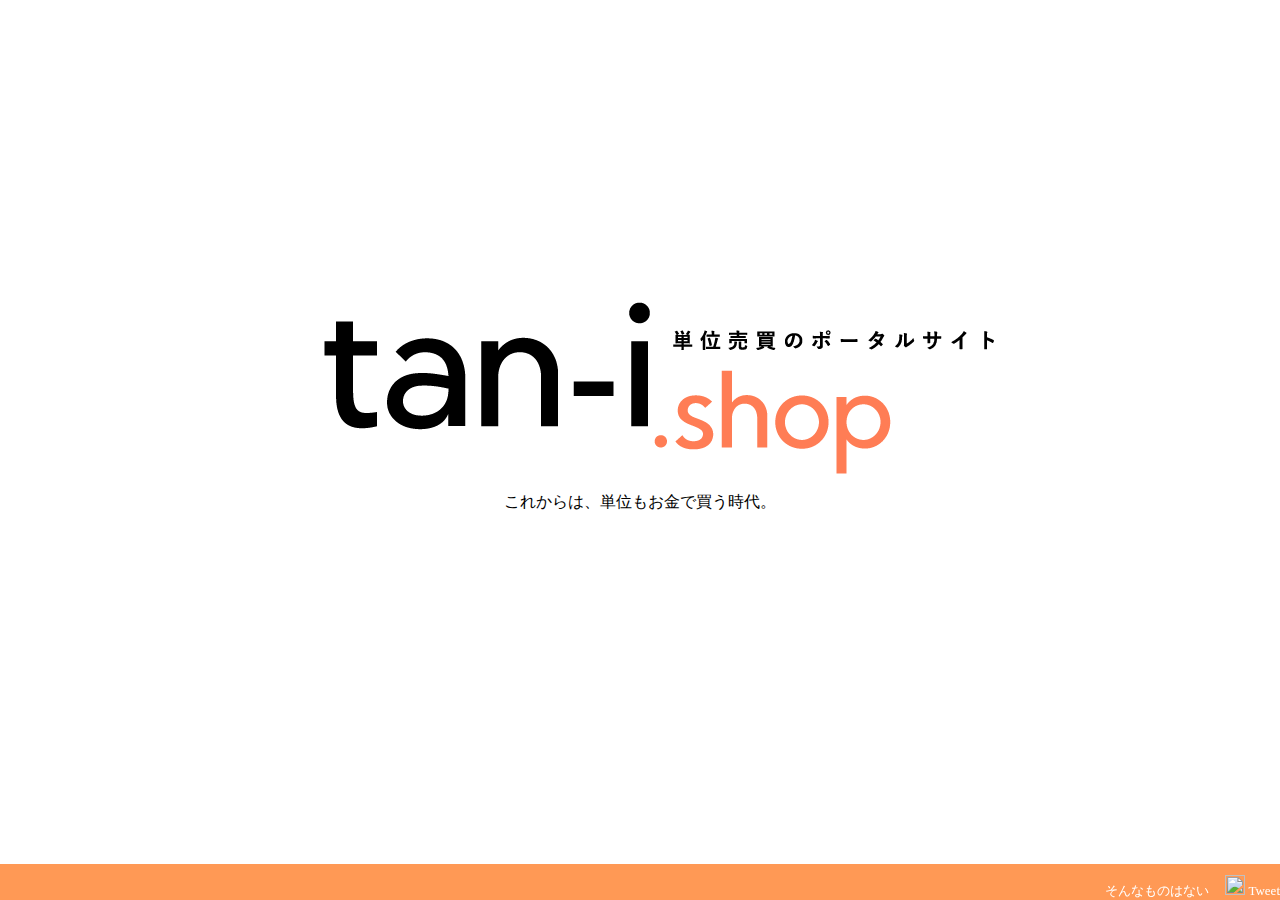
==== index.html @ 90bc8201 "modified color,position and your heart" ====
﻿<html>
	<head>
		<link rel="stylesheet" href="style.css">
		<title>単位売買のポータルサイト tan-i.shop</title>
		<script type="text/javascript" src="script.js"></script>
	</head>
	<body>
<script type="text/javascript" src="https://b.st-hatena.com/js/bookmark_button.js" charset="utf-8" async="async"></script>
		<div id="container">
			<div id="bigfonts"><img src="tan-i.shop.png" alt="単位売買のポータルサイト tan-i.shop"><br><br>これからは、単位もお金で買う時代。</div>
		</div>
		<div id="who_is_kyp">
そんなものはない　
<a href="http://b.hatena.ne.jp/entry/tan-i.shop/" class="hatena-bookmark-button" data-hatena-bookmark-title="単位売買のポータルサイト tan-i.shop" data-hatena-bookmark-layout="simple-balloon" title="このエントリーをはてなブックマークに追加"><img src="https://b.st-hatena.com/images/entry-button/button-only@2x.png" alt="このエントリーをはてなブックマークに追加" width="20" height="20" /></a>
<a href="https://twitter.com/share" class="twitter-share-button" data-url="http://tan-i.shop/" data-text="単位売買のポータルサイト" data-via="_kypu">Tweet</a> <script>!function(d,s,id){var js,fjs=d.getElementsByTagName(s)[0],p=/^http:/.test(d.location)?'http':'https';if(!d.getElementById(id)){js=d.createElement(s);js.id=id;js.src=p+'://platform.twitter.com/widgets.js';fjs.parentNode.insertBefore(js,fjs);}}(document, 'script', 'twitter-wjs');</script>
		</div>
<!-- このウェブページは メモ帳 で作成されました -->
	</body>
</html>
---- style.css ----
body{
	background-color:#ff9955;
	margin:0px;
	padding:0;
	text-align:center;
	font-family: "���C���I", "Meiryo", sans-serif;
}

a{
	color:#f40;
	text-decoration:none;
}

#container{
	background-color:#fff;
	width:100%;
	height:96%;
	position:relative;
}

#bigfonts{
	position:absolute;
	width:100%;
	top:35%;
	padding:0;
	border:0;

}

#bigfonts img{
	margin:0;
	padding:0;
	border:0;
}

#who_is_kyp{
	padding:0px;
	margin:0 auto;
	width:100%;
	color:#fff;
	position:fixed;
	bottom:0px;
	text-align:right;
	font-size:small;
	font-family:"�l�r�@�S�V�b�N","MS Gothic";
}

#who_is_kyp a{
	color:#fff;
	text-decoration:none;
}

#profile{
	height:95%;
	width:100%;
	position:relative;
}

#profile ul{
	width:60%;
	height:95%;
	background-color:#fff;
	float:right;
	margin:10px;
	padding:18px 12px 0px;
}

#profile li{
	text-align:left;
	margin:1em 0 0 5em;
	padding:8px 0;
}

#fish{
	float:left;
	height:95%;
	width:15%;
	position:relative;
}

#fish img{
	top:0;
	bottom:0;
	margin:auto;
	position:absolute;
}

#works ul{
	width: 30%;
	height: 95%;
	background-color: #fff;
	float:left;
}
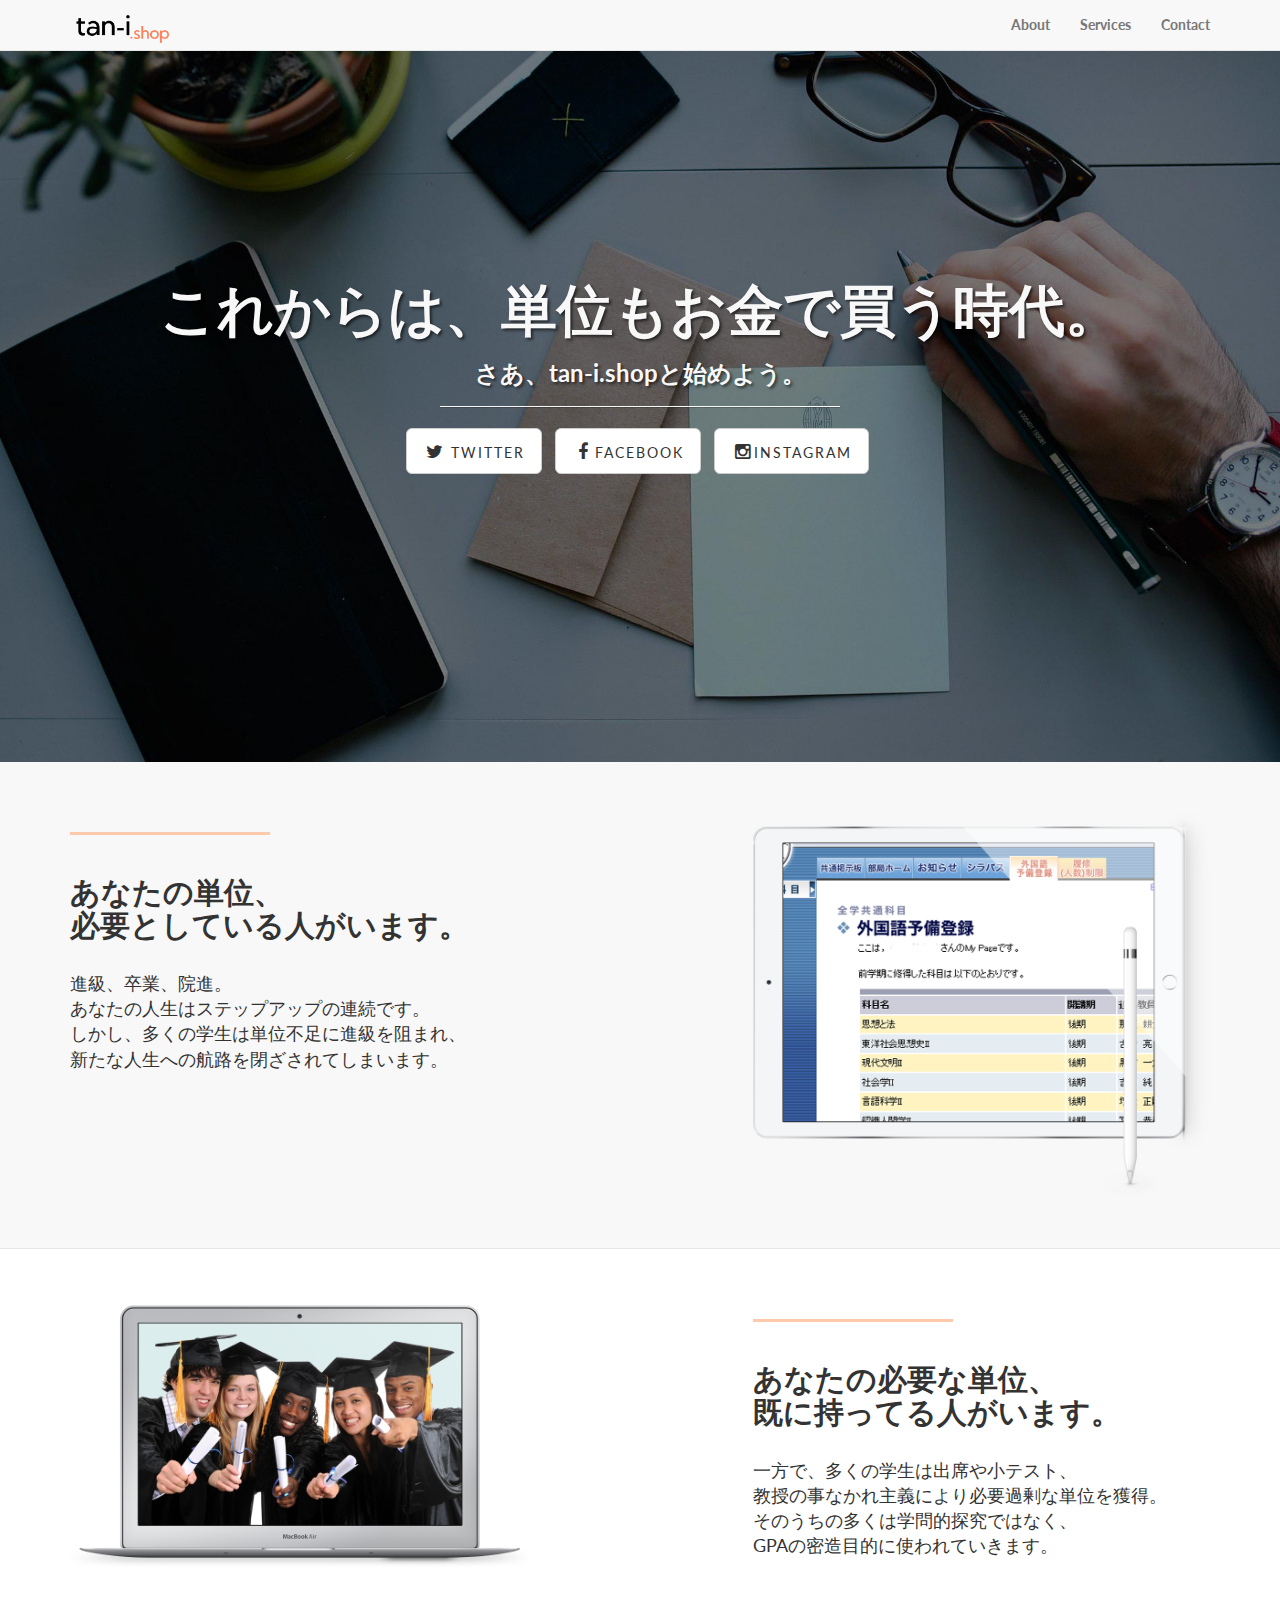
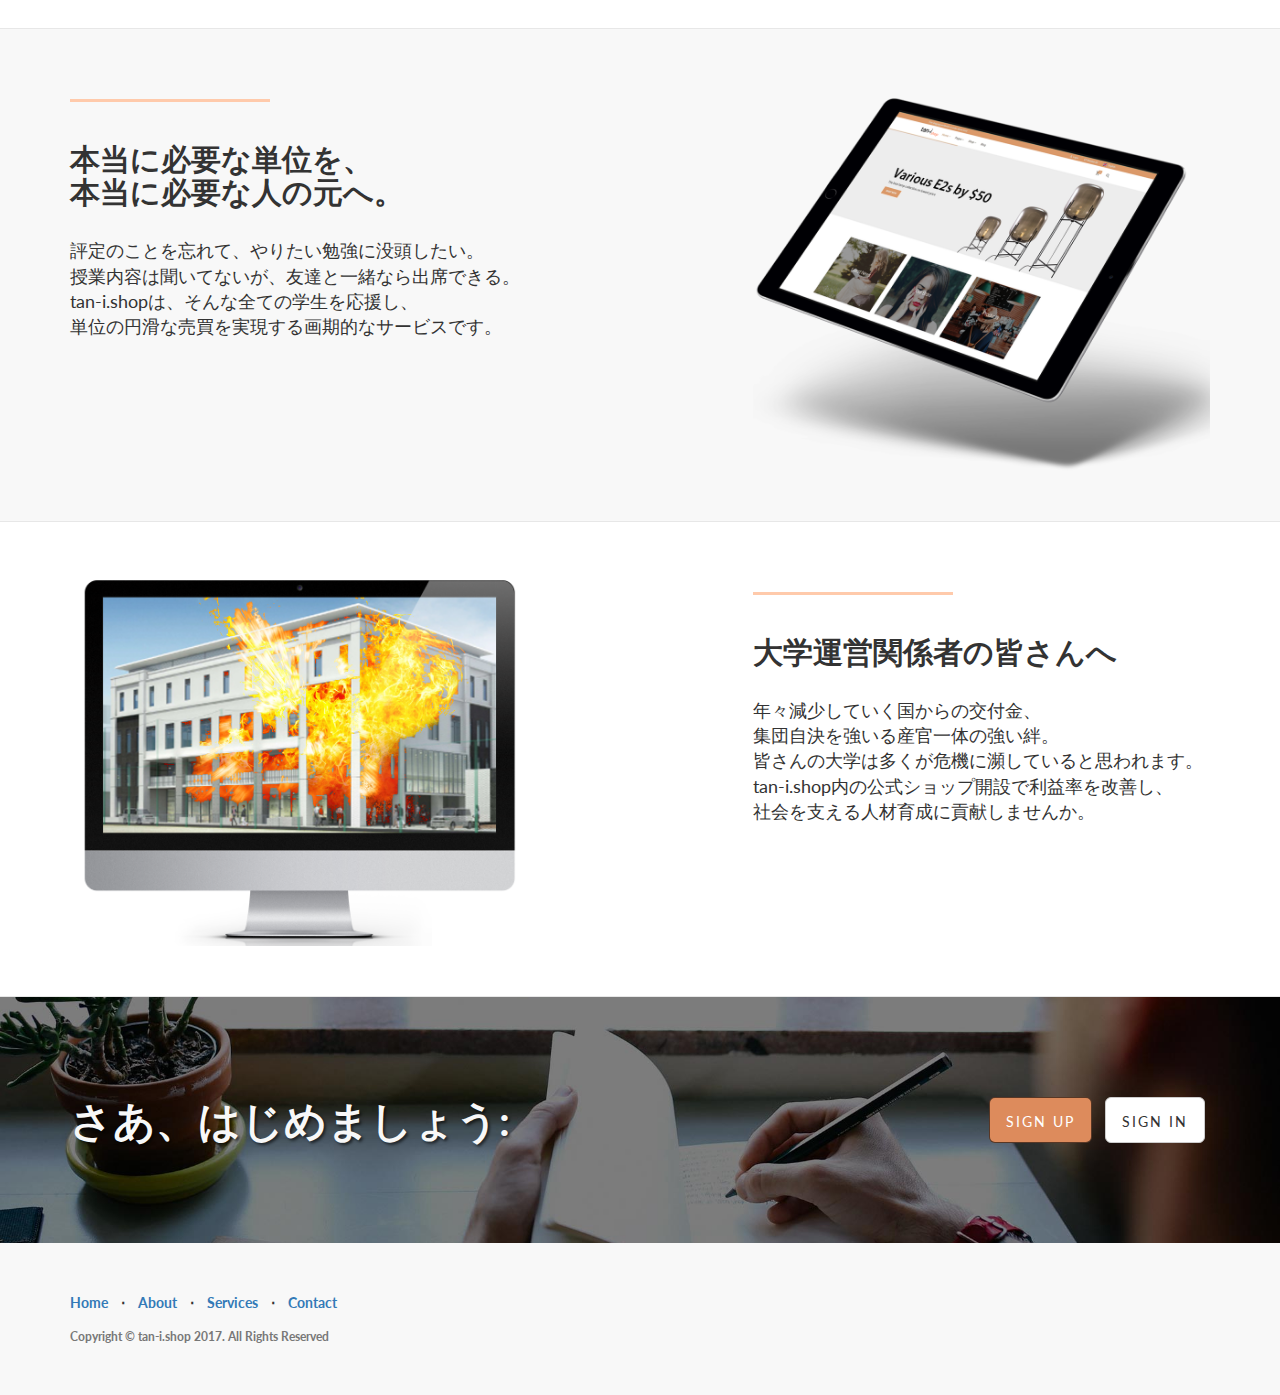
==== commit 8dc6a25c: "APRIL" ====
--- a/index.html
+++ b/index.html
@@ -1,19 +1,253 @@
-﻿<html>
-	<head>
-		<link rel="stylesheet" href="style.css">
-		<title>単位売買のポータルサイト tan-i.shop</title>
-		<script type="text/javascript" src="script.js"></script>
-	</head>
-	<body>
-<script type="text/javascript" src="https://b.st-hatena.com/js/bookmark_button.js" charset="utf-8" async="async"></script>
-		<div id="container">
-			<div id="bigfonts"><img src="tan-i.shop.png" alt="単位売買のポータルサイト tan-i.shop"><br><br>これからは、単位もお金で買う時代。</div>
-		</div>
-		<div id="who_is_kyp">
-そんなものはない　
-<a href="http://b.hatena.ne.jp/entry/tan-i.shop/" class="hatena-bookmark-button" data-hatena-bookmark-title="単位売買のポータルサイト tan-i.shop" data-hatena-bookmark-layout="simple-balloon" title="このエントリーをはてなブックマークに追加"><img src="https://b.st-hatena.com/images/entry-button/button-only@2x.png" alt="このエントリーをはてなブックマークに追加" width="20" height="20" /></a>
-<a href="https://twitter.com/share" class="twitter-share-button" data-url="http://tan-i.shop/" data-text="単位売買のポータルサイト" data-via="_kypu">Tweet</a> <script>!function(d,s,id){var js,fjs=d.getElementsByTagName(s)[0],p=/^http:/.test(d.location)?'http':'https';if(!d.getElementById(id)){js=d.createElement(s);js.id=id;js.src=p+'://platform.twitter.com/widgets.js';fjs.parentNode.insertBefore(js,fjs);}}(document, 'script', 'twitter-wjs');</script>
-		</div>
-<!-- このウェブページは メモ帳 で作成されました -->
-	</body>
-</html>+﻿<!DOCTYPE html>
+<html lang="en">
+
+<head>
+
+    <meta charset="utf-8">
+    <meta http-equiv="X-UA-Compatible" content="IE=edge">
+    <meta name="viewport" content="width=device-width, initial-scale=1">
+    <meta name="description" content="">
+    <meta name="author" content="">
+
+    <title>単位売買のポータルサイト tan-i.shop</title>
+
+    <!-- Bootstrap Core CSS -->
+    <link href="css/bootstrap.min.css" rel="stylesheet">
+
+    <!-- Custom CSS -->
+    <link href="css/landing-page.css" rel="stylesheet">
+
+    <!-- Custom Fonts -->
+    <link href="font-awesome/css/font-awesome.min.css" rel="stylesheet" type="text/css">
+    <link href="https://fonts.googleapis.com/css?family=Lato:300,400,700,300italic,400italic,700italic" rel="stylesheet" type="text/css">
+
+    <!-- HTML5 Shim and Respond.js IE8 support of HTML5 elements and media queries -->
+    <!-- WARNING: Respond.js doesn't work if you view the page via file:// -->
+    <!--[if lt IE 9]>
+        <script src="https://oss.maxcdn.com/libs/html5shiv/3.7.0/html5shiv.js"></script>
+        <script src="https://oss.maxcdn.com/libs/respond.js/1.4.2/respond.min.js"></script>
+    <![endif]-->
+
+</head>
+
+<body>
+
+    <!-- Navigation -->
+    <nav class="navbar navbar-default navbar-fixed-top topnav" role="navigation">
+        <div class="container topnav">
+            <!-- Brand and toggle get grouped for better mobile display -->
+            <div class="navbar-header">
+                <button type="button" class="navbar-toggle" data-toggle="collapse" data-target="#bs-example-navbar-collapse-1">
+                    <span class="sr-only">Toggle navigation</span>
+                    <span class="icon-bar"></span>
+                    <span class="icon-bar"></span>
+                    <span class="icon-bar"></span>
+                </button>
+                <a class="navbar-brand topnav" href="#"><img src="img/logo.png" class="img-responsive logo" alt="tan-i.shop" /></a>
+            </div>
+            <!-- Collect the nav links, forms, and other content for toggling -->
+            <div class="collapse navbar-collapse" id="bs-example-navbar-collapse-1">
+                <ul class="nav navbar-nav navbar-right">
+                    <li>
+                        <a href="#about">About</a>
+                    </li>
+                    <li>
+                        <a href="#services">Services</a>
+                    </li>
+                    <li>
+                        <a href="#contact">Contact</a>
+                    </li>
+                </ul>
+            </div>
+            <!-- /.navbar-collapse -->
+        </div>
+        <!-- /.container -->
+    </nav>
+
+
+    <!-- Header -->
+    <a name="about"></a>
+    <div class="intro-header">
+        <div class="container">
+
+            <div class="row">
+                <div class="col-lg-12">
+                    <div class="intro-message">
+                        <h1>これからは、単位もお金で買う時代。</h1>
+                        <h3>さあ、tan-i.shopと始めよう。</h3>
+                        <hr class="intro-divider">
+                        <ul class="list-inline intro-social-buttons">
+                            <li>
+                                <a href="http://twitter.com/share?url=http://tan-i.shop/&text=単位売買のポータルサイト&via=tanidotshop&related=tanidotshop&hashtags=tani_shop" class="btn btn-default btn-lg">
+                                <i class="fa fa-twitter fa-fw"></i> <span class="network-name">Twitter</span></a>
+                            </li>
+                            <li>
+                                <a href="https://www.google.co.jp/?gws_rd=ssl#q=facebook" class="btn btn-default btn-lg"><i class="fa fa-fw fa-facebook"></i><span class="network-name">Facebook</span></a>
+                            </li>
+                            <li>
+                                <a href="https://www.google.co.jp/?gws_rd=ssl#q=instagram&spf=1" class="btn btn-default btn-lg"><i class="fa fa-fw fa-instagram"></i><span class="network-name">Instagram</span></a>
+                            </li>
+                        </ul>
+                    </div>
+                </div>
+            </div>
+
+        </div>
+        <!-- /.container -->
+
+    </div>
+    <!-- /.intro-header -->
+
+    <!-- Page Content -->
+
+	<a  name="services"></a>
+    <div class="content-section-a">
+
+        <div class="container">
+            <div class="row">
+                <div class="col-lg-5 col-sm-6">
+                    <hr class="section-heading-spacer">
+                    <div class="clearfix"></div>
+                    <h2 class="section-heading">あなたの単位、<br>必要としている人がいます。</h2>
+                    <p class="lead">進級、卒業、院進。<br>あなたの人生はステップアップの連続です。<br>しかし、多くの学生は単位不足に進級を阻まれ、<br>新たな人生への航路を閉ざされてしまいます。</p>
+                </div>
+                <div class="col-lg-5 col-lg-offset-2 col-sm-6">
+                    <img class="img-responsive" src="img/ipad.png" alt="">
+                </div>
+            </div>
+
+        </div>
+        <!-- /.container -->
+
+    </div>
+    <!-- /.content-section-a -->
+
+    <div class="content-section-b">
+
+        <div class="container">
+
+            <div class="row">
+                <div class="col-lg-5 col-lg-offset-1 col-sm-push-6  col-sm-6">
+                    <hr class="section-heading-spacer">
+                    <div class="clearfix"></div>
+                    <h2 class="section-heading">あなたの必要な単位、<br>既に持ってる人がいます。</h2>
+                    <p class="lead">一方で、多くの学生は出席や小テスト、<br>教授の事なかれ主義により必要過剰な単位を獲得。<br>そのうちの多くは学問的探究ではなく、<br>GPAの密造目的に使われていきます。</p>
+                </div>
+                <div class="col-lg-5 col-sm-pull-6  col-sm-6">
+                    <img class="img-responsive" src="img/macbook.png" alt="">
+                </div>
+            </div>
+
+        </div>
+        <!-- /.container -->
+
+    </div>
+    <!-- /.content-section-b -->
+
+    <div class="content-section-a">
+
+        <div class="container">
+
+            <div class="row">
+                <div class="col-lg-5 col-sm-6">
+                    <hr class="section-heading-spacer">
+                    <div class="clearfix"></div>
+                    <h2 class="section-heading">本当に必要な単位を、<br>本当に必要な人の元へ。</h2>
+                    <p class="lead">評定のことを忘れて、やりたい勉強に没頭したい。<br>授業内容は聞いてないが、友達と一緒なら出席できる。<br>tan-i.shopは、そんな全ての学生を応援し、<br>単位の円滑な売買を実現する画期的なサービスです。</p>
+                </div>
+                <div class="col-lg-5 col-lg-offset-2 col-sm-6">
+                    <img class="img-responsive" src="img/phones.png" alt="">
+                </div>
+            </div>
+
+        </div>
+        <!-- /.container -->
+
+    </div>
+    <div class="content-section-b">
+
+        <div class="container">
+
+            <div class="row">
+                <div class="col-lg-5 col-lg-offset-1 col-sm-push-6  col-sm-6">
+                    <hr class="section-heading-spacer">
+                    <div class="clearfix"></div>
+                    <h2 class="section-heading">大学運営関係者の皆さんへ</h2>
+                    <p class="lead">年々減少していく国からの交付金、<br>集団自決を強いる産官一体の強い絆。<br>皆さんの大学は多くが危機に瀕していると思われます。<br>tan-i.shop内の公式ショップ開設で利益率を改善し、<br>社会を支える人材育成に貢献しませんか。</p>
+                </div>
+                <div class="col-lg-5 col-sm-pull-6  col-sm-6">
+                    <img class="img-responsive" src="img/kkk_with_bomb.png" alt="">
+                </div>
+            </div>
+
+        </div>
+        <!-- /.container -->
+
+    </div>
+    <!-- /.content-section-b -->
+    <!-- /.content-section-a -->
+
+	<a  name="contact"></a>
+    <div class="banner">
+
+        <div class="container">
+
+            <div class="row">
+                <div class="col-lg-6">
+                    <h2>さあ、はじめましょう:</h2>
+                </div>
+                <div class="col-lg-6">
+                    <ul class="list-inline banner-social-buttons">
+                        <li>
+                            <a href="404.html" class="btn btn-default btn-lg btn-green"><span class="network-name">Sign Up</span></a>
+                        </li>
+                        <li>
+                            <a href="404.html" class="btn btn-default btn-lg"><span class="network-name">Sign in</span></a>
+                        </li>
+                    </ul>
+                </div>
+            </div>
+
+        </div>
+        <!-- /.container -->
+
+    </div>
+    <!-- /.banner -->
+
+    <!-- Footer -->
+    <footer>
+        <div class="container">
+            <div class="row">
+                <div class="col-lg-12">
+                    <ul class="list-inline">
+                        <li>
+                            <a href="#">Home</a>
+                        </li>
+                        <li class="footer-menu-divider">&sdot;</li>
+                        <li>
+                            <a href="#about">About</a>
+                        </li>
+                        <li class="footer-menu-divider">&sdot;</li>
+                        <li>
+                            <a href="#services">Services</a>
+                        </li>
+                        <li class="footer-menu-divider">&sdot;</li>
+                        <li>
+                            <a href="#contact">Contact</a>
+                        </li>
+                    </ul>
+                    <p class="copyright text-muted small">Copyright &copy; tan-i.shop 2017. All Rights Reserved</p>
+                </div>
+            </div>
+        </div>
+    </footer>
+
+    <!-- jQuery -->
+    <script src="js/jquery.js"></script>
+
+    <!-- Bootstrap Core JavaScript -->
+    <script src="js/bootstrap.min.js"></script>
+
+</body>
+
+</html>
--- a/css/landing-page.css
+++ b/css/landing-page.css
@@ -0,0 +1,187 @@
+﻿/*
+ * Start Bootstrap - Landing Page (http://startbootstrap.com/)
+ * Copyright 2013-2016 Start Bootstrap
+ * Licensed under MIT (https://github.com/BlackrockDigital/startbootstrap/blob/gh-pages/LICENSE)
+ */
+
+body,
+html {
+    width: 100%;
+    height: 100%;
+}
+
+body,
+h1,
+h2,
+h3,
+h4,
+h5,
+h6 {
+    font-family: "Lato","Helvetica Neue",Helvetica,"游ゴシック", "メイリオ", sans-serif;
+    font-weight: 700;
+}
+
+.topnav {
+    font-size: 14px; 
+}
+
+.lead {
+    font-size: 18px;
+    font-weight: 400;
+}
+
+.intro-header {
+    padding-top: 50px; /* If you're making other pages, make sure there is 50px of padding to make sure the navbar doesn't overlap content! */
+    padding-bottom: 50px;
+    text-align: center;
+    color: #f8f8f8;
+    background: url(../img/intro-bg.jpg) no-repeat center center;
+    background-size: cover;
+}
+
+.intro-message {
+    position: relative;
+    padding-top: 20%;
+    padding-bottom: 20%;
+}
+
+.intro-message > h1 {
+    margin: 0;
+    text-shadow: 2px 2px 3px rgba(0,0,0,0.6);
+    font-size: 4em;
+}
+
+.intro-divider {
+    width: 400px;
+    border-top: 1px solid #f8f8f8;
+    border-bottom: 1px solid rgba(0,0,0,0.2);
+}
+
+.intro-message > h3 {
+    text-shadow: 2px 2px 3px rgba(0,0,0,0.6);
+}
+
+@media(max-width:767px) {
+    .intro-message {
+        padding-bottom: 15%;
+    }
+
+    .intro-message > h1 {
+        font-size: 3em;
+    }
+
+    ul.intro-social-buttons > li {
+        display: block;
+        margin-bottom: 20px;
+        padding: 0;
+    }
+
+    ul.intro-social-buttons > li:last-child {
+        margin-bottom: 0;
+    }
+
+    .intro-divider {
+        width: 100%;
+    }
+}
+
+.network-name {
+    text-transform: uppercase;
+    font-size: 14px;
+    font-weight: 400;
+    letter-spacing: 2px;
+}
+
+.content-section-a {
+    padding: 50px 0;
+    background-color: #f8f8f8;
+}
+
+.content-section-b {
+    padding: 50px 0;
+    border-top: 1px solid #e7e7e7;
+    border-bottom: 1px solid #e7e7e7;
+}
+
+.section-heading {
+    margin-bottom: 30px;
+}
+
+.section-heading-spacer {
+    float: left;
+    width: 200px;
+    border-top: 3px solid #ffcaab;
+}
+
+.banner {
+    padding: 100px 0;
+    color: #f8f8f8;
+    background: url(../img/banner-bg.jpg) no-repeat center center;
+    background-size: cover;
+}
+
+.banner h2 {
+    margin: 0;
+    text-shadow: 2px 2px 3px rgba(0,0,0,0.6);
+    font-size: 3em;
+}
+
+.banner ul {
+    margin-bottom: 0;
+}
+
+.banner-social-buttons {
+    float: right;
+    margin-top: 0;
+}
+
+@media(max-width:1199px) {
+    ul.banner-social-buttons {
+        float: left;
+        margin-top: 15px;
+    }
+}
+
+@media(max-width:767px) {
+    .banner h2 {
+        margin: 0;
+        text-shadow: 2px 2px 3px rgba(0,0,0,0.6);
+        font-size: 3em;
+    }
+
+    ul.banner-social-buttons > li {
+        display: block;
+        margin-bottom: 20px;
+        padding: 0;
+    }
+
+    ul.banner-social-buttons > li:last-child {
+        margin-bottom: 0;
+    }
+}
+
+.logo {
+    max-height:2em;
+    margin:0 auto;
+}
+
+footer {
+    padding: 50px 0;
+    background-color: #f8f8f8;
+}
+
+.btn-green {
+    background-color: #dd8b5c;
+    border-color: rgba(0,0,0,0.6);
+    color: #ffffff;
+}
+
+.btn-green:hover {
+    background-color: #cb7e52;
+    border-color: rgba(0,0,0,0.6);
+    color: #ffffff;
+}
+
+p.copyright {
+    margin: 15px 0 0;
+}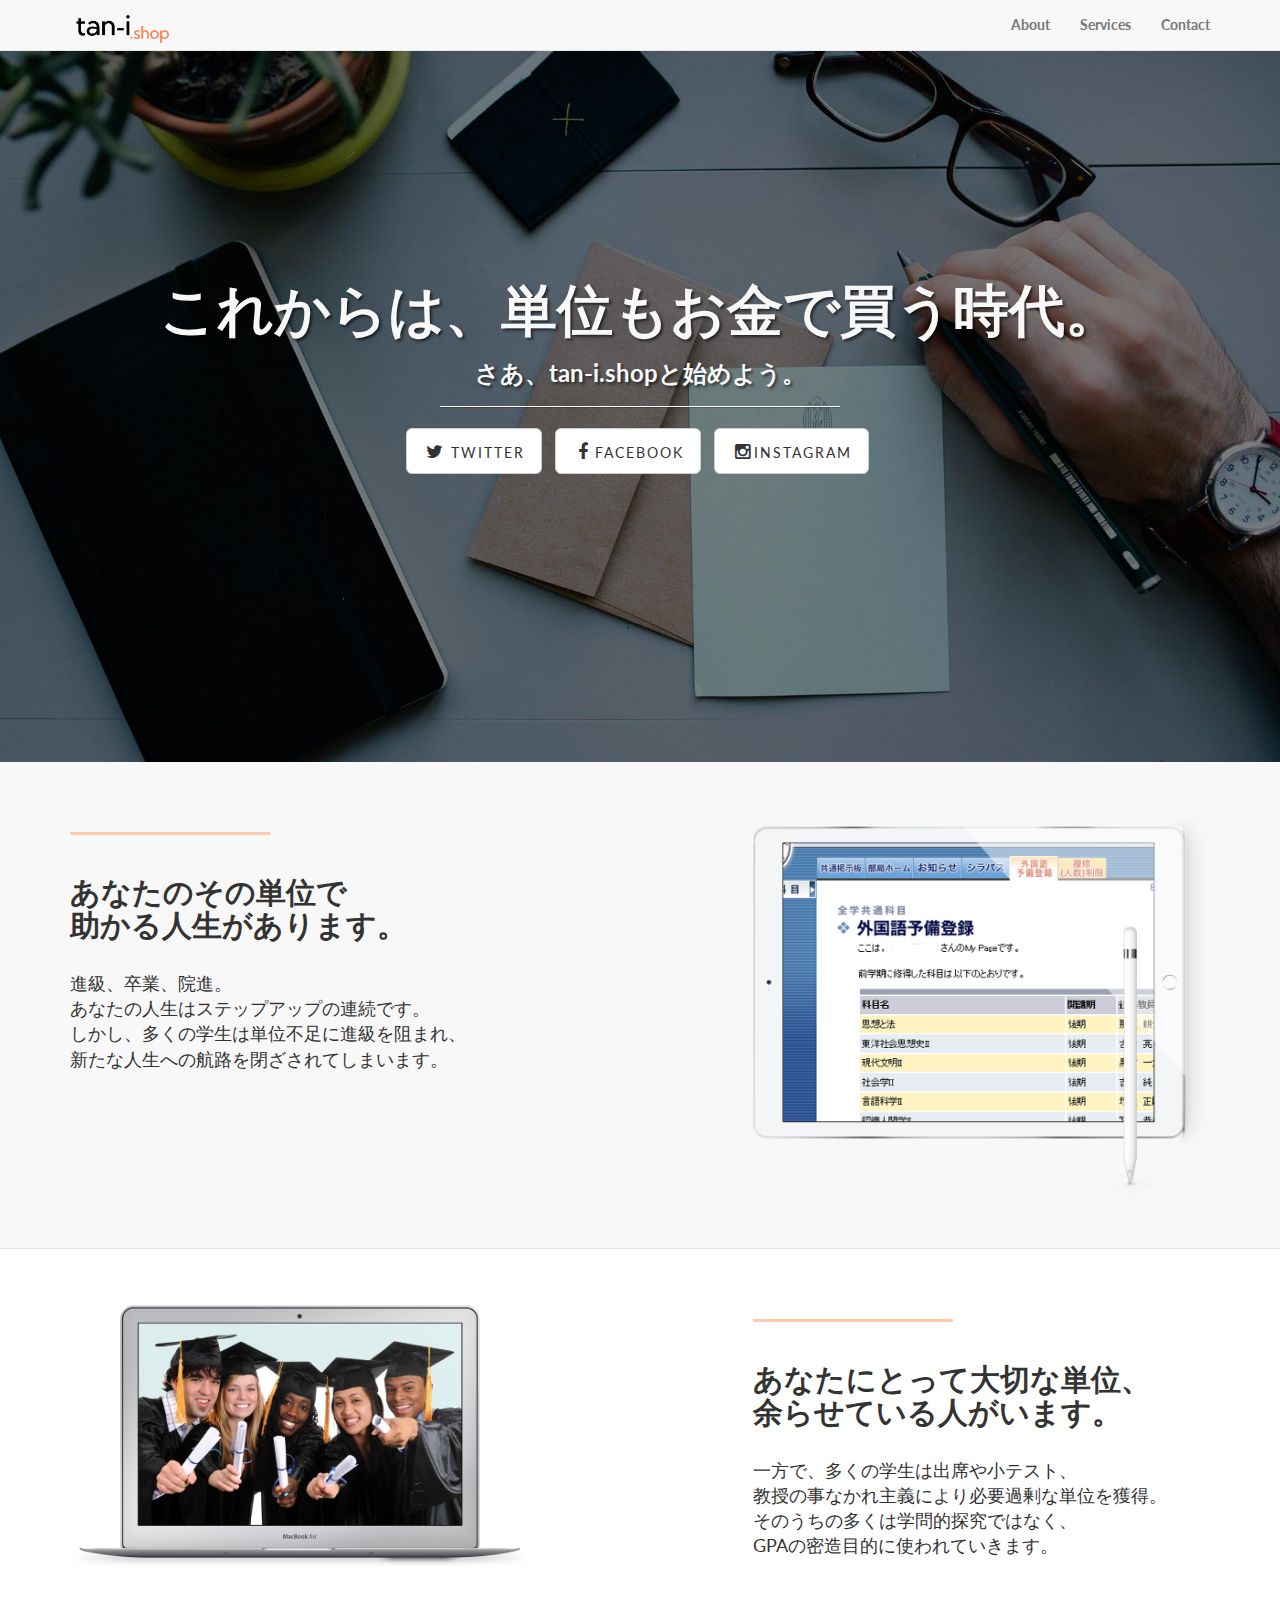
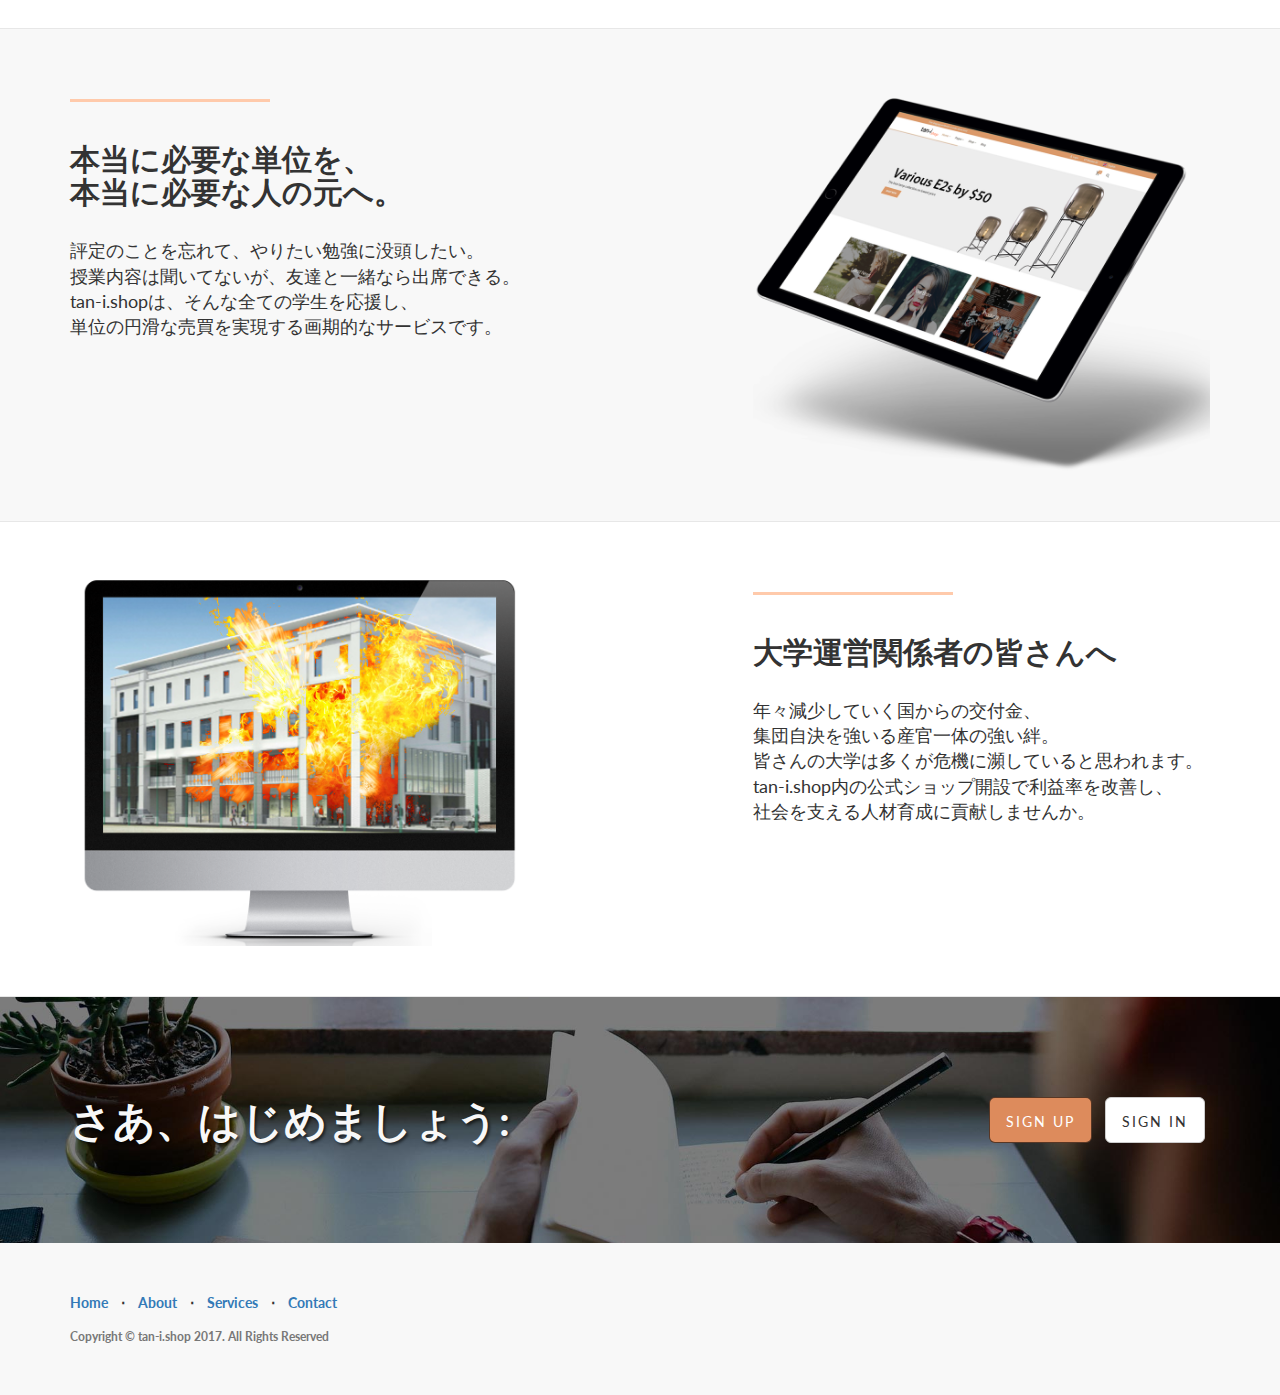
==== commit cbb0bc2e: "あ" ====
--- a/index.html
+++ b/index.html
@@ -108,7 +108,7 @@
                 <div class="col-lg-5 col-sm-6">
                     <hr class="section-heading-spacer">
                     <div class="clearfix"></div>
-                    <h2 class="section-heading">あなたの単位、<br>必要としている人がいます。</h2>
+                    <h2 class="section-heading">あなたのその単位で<br>助かる人生があります。</h2>
                     <p class="lead">進級、卒業、院進。<br>あなたの人生はステップアップの連続です。<br>しかし、多くの学生は単位不足に進級を阻まれ、<br>新たな人生への航路を閉ざされてしまいます。</p>
                 </div>
                 <div class="col-lg-5 col-lg-offset-2 col-sm-6">
@@ -130,7 +130,7 @@
                 <div class="col-lg-5 col-lg-offset-1 col-sm-push-6  col-sm-6">
                     <hr class="section-heading-spacer">
                     <div class="clearfix"></div>
-                    <h2 class="section-heading">あなたの必要な単位、<br>既に持ってる人がいます。</h2>
+                    <h2 class="section-heading">あなたにとって大切な単位、<br>余らせている人がいます。</h2>
                     <p class="lead">一方で、多くの学生は出席や小テスト、<br>教授の事なかれ主義により必要過剰な単位を獲得。<br>そのうちの多くは学問的探究ではなく、<br>GPAの密造目的に使われていきます。</p>
                 </div>
                 <div class="col-lg-5 col-sm-pull-6  col-sm-6">
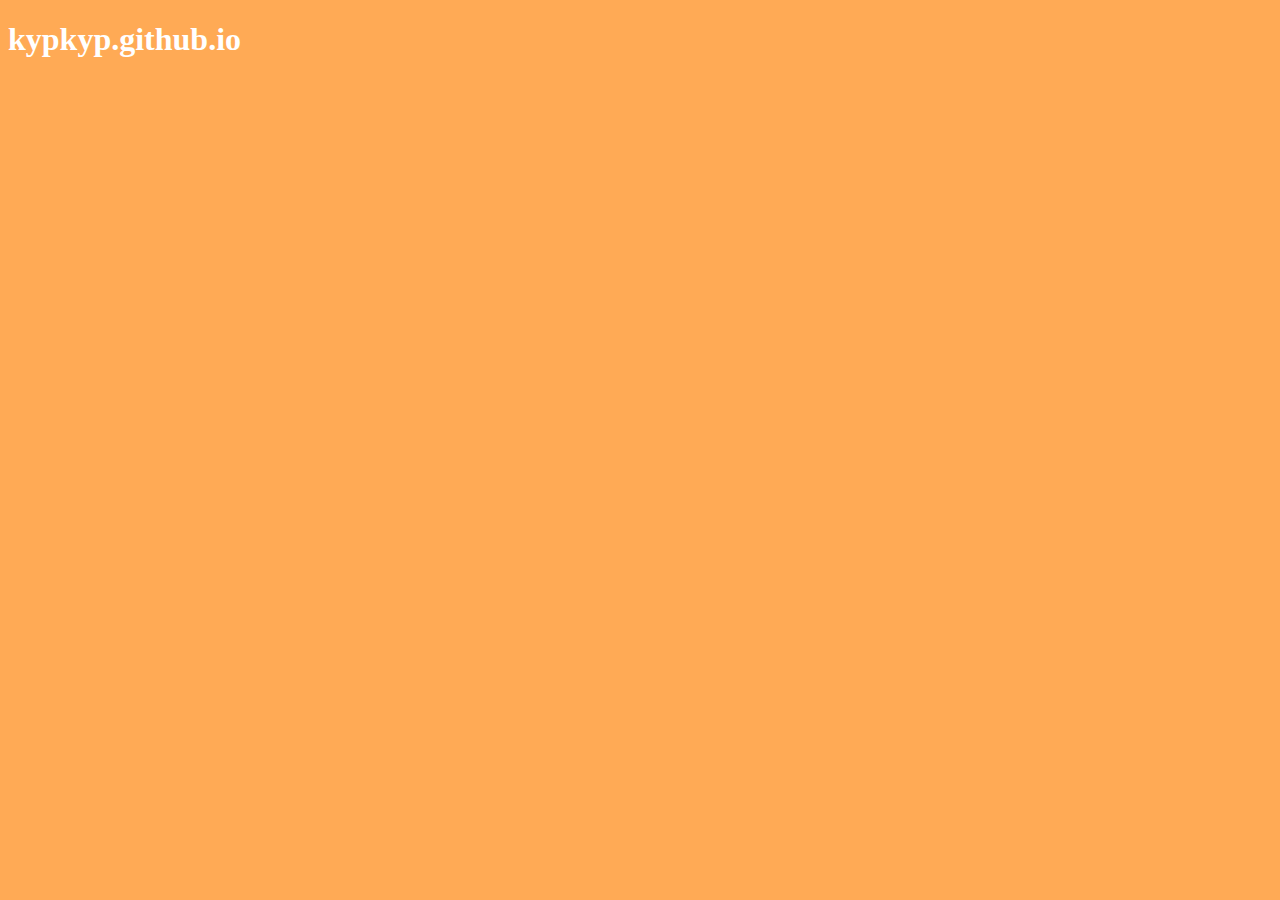
==== commit 16ded0f1: "SCSS使ってみる" ====
--- a/index.html
+++ b/index.html
@@ -1,253 +1,12 @@
-﻿<!DOCTYPE html>
-<html lang="en">
-
-<head>
-
-    <meta charset="utf-8">
-    <meta http-equiv="X-UA-Compatible" content="IE=edge">
-    <meta name="viewport" content="width=device-width, initial-scale=1">
-    <meta name="description" content="">
-    <meta name="author" content="">
-
-    <title>単位売買のポータルサイト tan-i.shop</title>
-
-    <!-- Bootstrap Core CSS -->
-    <link href="css/bootstrap.min.css" rel="stylesheet">
-
-    <!-- Custom CSS -->
-    <link href="css/landing-page.css" rel="stylesheet">
-
-    <!-- Custom Fonts -->
-    <link href="font-awesome/css/font-awesome.min.css" rel="stylesheet" type="text/css">
-    <link href="https://fonts.googleapis.com/css?family=Lato:300,400,700,300italic,400italic,700italic" rel="stylesheet" type="text/css">
-
-    <!-- HTML5 Shim and Respond.js IE8 support of HTML5 elements and media queries -->
-    <!-- WARNING: Respond.js doesn't work if you view the page via file:// -->
-    <!--[if lt IE 9]>
-        <script src="https://oss.maxcdn.com/libs/html5shiv/3.7.0/html5shiv.js"></script>
-        <script src="https://oss.maxcdn.com/libs/respond.js/1.4.2/respond.min.js"></script>
-    <![endif]-->
-
-</head>
-
-<body>
-
-    <!-- Navigation -->
-    <nav class="navbar navbar-default navbar-fixed-top topnav" role="navigation">
-        <div class="container topnav">
-            <!-- Brand and toggle get grouped for better mobile display -->
-            <div class="navbar-header">
-                <button type="button" class="navbar-toggle" data-toggle="collapse" data-target="#bs-example-navbar-collapse-1">
-                    <span class="sr-only">Toggle navigation</span>
-                    <span class="icon-bar"></span>
-                    <span class="icon-bar"></span>
-                    <span class="icon-bar"></span>
-                </button>
-                <a class="navbar-brand topnav" href="#"><img src="img/logo.png" class="img-responsive logo" alt="tan-i.shop" /></a>
-            </div>
-            <!-- Collect the nav links, forms, and other content for toggling -->
-            <div class="collapse navbar-collapse" id="bs-example-navbar-collapse-1">
-                <ul class="nav navbar-nav navbar-right">
-                    <li>
-                        <a href="#about">About</a>
-                    </li>
-                    <li>
-                        <a href="#services">Services</a>
-                    </li>
-                    <li>
-                        <a href="#contact">Contact</a>
-                    </li>
-                </ul>
-            </div>
-            <!-- /.navbar-collapse -->
-        </div>
-        <!-- /.container -->
-    </nav>
-
-
-    <!-- Header -->
-    <a name="about"></a>
-    <div class="intro-header">
-        <div class="container">
-
-            <div class="row">
-                <div class="col-lg-12">
-                    <div class="intro-message">
-                        <h1>これからは、単位もお金で買う時代。</h1>
-                        <h3>さあ、tan-i.shopと始めよう。</h3>
-                        <hr class="intro-divider">
-                        <ul class="list-inline intro-social-buttons">
-                            <li>
-                                <a href="http://twitter.com/share?url=http://tan-i.shop/&text=単位売買のポータルサイト&via=tanidotshop&related=tanidotshop&hashtags=tani_shop" class="btn btn-default btn-lg">
-                                <i class="fa fa-twitter fa-fw"></i> <span class="network-name">Twitter</span></a>
-                            </li>
-                            <li>
-                                <a href="https://www.google.co.jp/?gws_rd=ssl#q=facebook" class="btn btn-default btn-lg"><i class="fa fa-fw fa-facebook"></i><span class="network-name">Facebook</span></a>
-                            </li>
-                            <li>
-                                <a href="https://www.google.co.jp/?gws_rd=ssl#q=instagram&spf=1" class="btn btn-default btn-lg"><i class="fa fa-fw fa-instagram"></i><span class="network-name">Instagram</span></a>
-                            </li>
-                        </ul>
-                    </div>
-                </div>
-            </div>
-
-        </div>
-        <!-- /.container -->
-
-    </div>
-    <!-- /.intro-header -->
-
-    <!-- Page Content -->
-
-	<a  name="services"></a>
-    <div class="content-section-a">
-
-        <div class="container">
-            <div class="row">
-                <div class="col-lg-5 col-sm-6">
-                    <hr class="section-heading-spacer">
-                    <div class="clearfix"></div>
-                    <h2 class="section-heading">あなたのその単位で<br>助かる人生があります。</h2>
-                    <p class="lead">進級、卒業、院進。<br>あなたの人生はステップアップの連続です。<br>しかし、多くの学生は単位不足に進級を阻まれ、<br>新たな人生への航路を閉ざされてしまいます。</p>
-                </div>
-                <div class="col-lg-5 col-lg-offset-2 col-sm-6">
-                    <img class="img-responsive" src="img/ipad.png" alt="">
-                </div>
-            </div>
-
-        </div>
-        <!-- /.container -->
-
-    </div>
-    <!-- /.content-section-a -->
-
-    <div class="content-section-b">
-
-        <div class="container">
-
-            <div class="row">
-                <div class="col-lg-5 col-lg-offset-1 col-sm-push-6  col-sm-6">
-                    <hr class="section-heading-spacer">
-                    <div class="clearfix"></div>
-                    <h2 class="section-heading">あなたにとって大切な単位、<br>余らせている人がいます。</h2>
-                    <p class="lead">一方で、多くの学生は出席や小テスト、<br>教授の事なかれ主義により必要過剰な単位を獲得。<br>そのうちの多くは学問的探究ではなく、<br>GPAの密造目的に使われていきます。</p>
-                </div>
-                <div class="col-lg-5 col-sm-pull-6  col-sm-6">
-                    <img class="img-responsive" src="img/macbook.png" alt="">
-                </div>
-            </div>
-
-        </div>
-        <!-- /.container -->
-
-    </div>
-    <!-- /.content-section-b -->
-
-    <div class="content-section-a">
-
-        <div class="container">
-
-            <div class="row">
-                <div class="col-lg-5 col-sm-6">
-                    <hr class="section-heading-spacer">
-                    <div class="clearfix"></div>
-                    <h2 class="section-heading">本当に必要な単位を、<br>本当に必要な人の元へ。</h2>
-                    <p class="lead">評定のことを忘れて、やりたい勉強に没頭したい。<br>授業内容は聞いてないが、友達と一緒なら出席できる。<br>tan-i.shopは、そんな全ての学生を応援し、<br>単位の円滑な売買を実現する画期的なサービスです。</p>
-                </div>
-                <div class="col-lg-5 col-lg-offset-2 col-sm-6">
-                    <img class="img-responsive" src="img/phones.png" alt="">
-                </div>
-            </div>
-
-        </div>
-        <!-- /.container -->
-
-    </div>
-    <div class="content-section-b">
-
-        <div class="container">
-
-            <div class="row">
-                <div class="col-lg-5 col-lg-offset-1 col-sm-push-6  col-sm-6">
-                    <hr class="section-heading-spacer">
-                    <div class="clearfix"></div>
-                    <h2 class="section-heading">大学運営関係者の皆さんへ</h2>
-                    <p class="lead">年々減少していく国からの交付金、<br>集団自決を強いる産官一体の強い絆。<br>皆さんの大学は多くが危機に瀕していると思われます。<br>tan-i.shop内の公式ショップ開設で利益率を改善し、<br>社会を支える人材育成に貢献しませんか。</p>
-                </div>
-                <div class="col-lg-5 col-sm-pull-6  col-sm-6">
-                    <img class="img-responsive" src="img/kkk_with_bomb.png" alt="">
-                </div>
-            </div>
-
-        </div>
-        <!-- /.container -->
-
-    </div>
-    <!-- /.content-section-b -->
-    <!-- /.content-section-a -->
-
-	<a  name="contact"></a>
-    <div class="banner">
-
-        <div class="container">
-
-            <div class="row">
-                <div class="col-lg-6">
-                    <h2>さあ、はじめましょう:</h2>
-                </div>
-                <div class="col-lg-6">
-                    <ul class="list-inline banner-social-buttons">
-                        <li>
-                            <a href="404.html" class="btn btn-default btn-lg btn-green"><span class="network-name">Sign Up</span></a>
-                        </li>
-                        <li>
-                            <a href="404.html" class="btn btn-default btn-lg"><span class="network-name">Sign in</span></a>
-                        </li>
-                    </ul>
-                </div>
-            </div>
-
-        </div>
-        <!-- /.container -->
-
-    </div>
-    <!-- /.banner -->
-
-    <!-- Footer -->
-    <footer>
-        <div class="container">
-            <div class="row">
-                <div class="col-lg-12">
-                    <ul class="list-inline">
-                        <li>
-                            <a href="#">Home</a>
-                        </li>
-                        <li class="footer-menu-divider">&sdot;</li>
-                        <li>
-                            <a href="#about">About</a>
-                        </li>
-                        <li class="footer-menu-divider">&sdot;</li>
-                        <li>
-                            <a href="#services">Services</a>
-                        </li>
-                        <li class="footer-menu-divider">&sdot;</li>
-                        <li>
-                            <a href="#contact">Contact</a>
-                        </li>
-                    </ul>
-                    <p class="copyright text-muted small">Copyright &copy; tan-i.shop 2017. All Rights Reserved</p>
-                </div>
-            </div>
-        </div>
-    </footer>
-
-    <!-- jQuery -->
-    <script src="js/jquery.js"></script>
-
-    <!-- Bootstrap Core JavaScript -->
-    <script src="js/bootstrap.min.js"></script>
-
-</body>
-
-</html>
+<!DOCTYPE html>
+<html>
+<head>
+    <title>kypkyp.github.io</title>
+    <link rel="stylesheet" href="css/main.css.css">
+</head>
+<body>
+    <h1>kypkyp.github.io</h1>
+    <div class="head_container">
+    </div>
+</body>
+</html>
--- a/css/main.css.css
+++ b/css/main.css.css
@@ -0,0 +1,5 @@
+/* line 4, ../scss/main.css.scss */
+body {
+  background-color: #ffaa55;
+  color: #fff;
+}
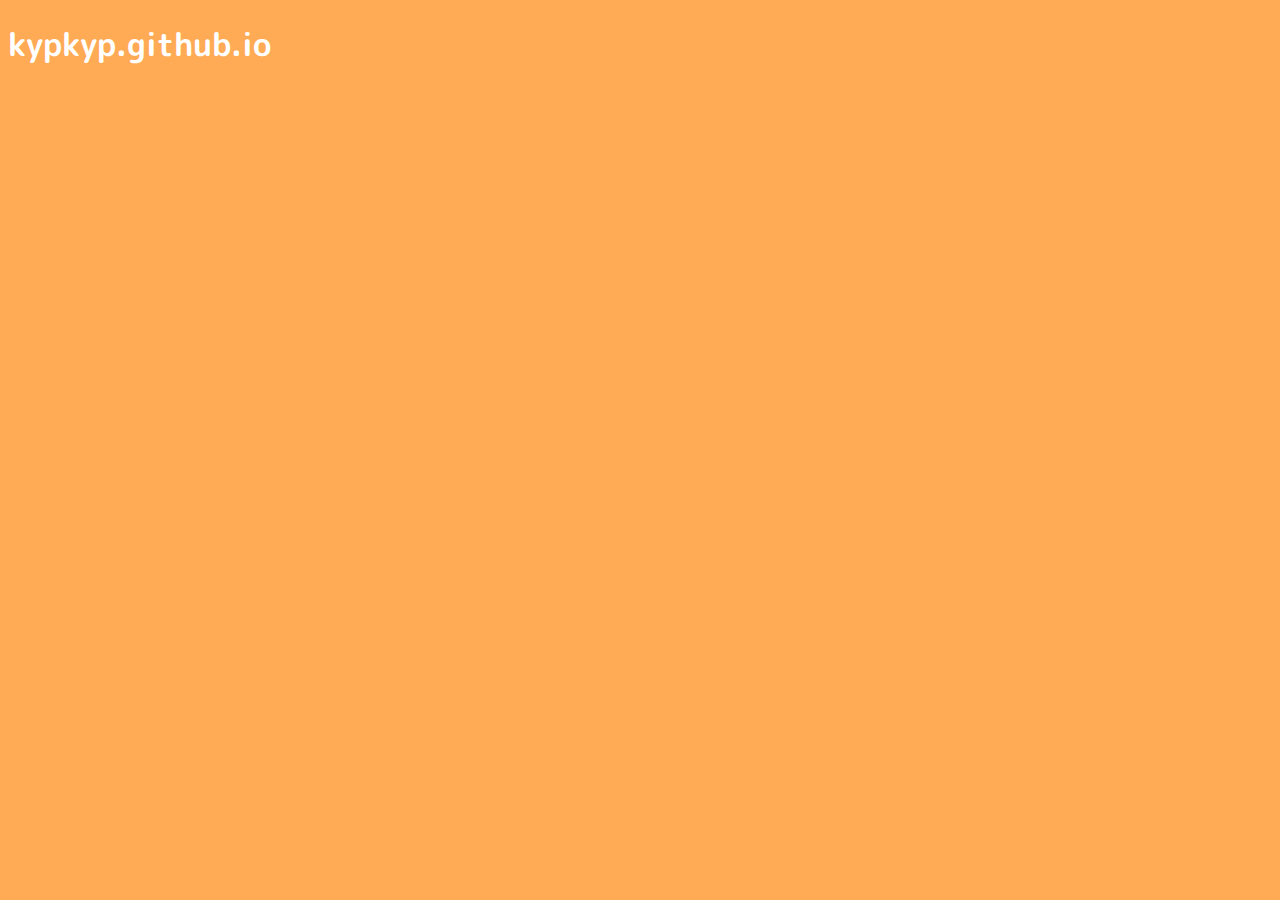
==== commit eef06cea: "Webフォントも使う" ====
--- a/index.html
+++ b/index.html
@@ -3,6 +3,7 @@
 <head>
     <title>kypkyp.github.io</title>
     <link rel="stylesheet" href="css/main.css.css">
+    <link href="https://fonts.googleapis.com/css?family=M+PLUS+Rounded+1c" rel="stylesheet">
 </head>
 <body>
     <h1>kypkyp.github.io</h1>
--- a/css/main.css.css
+++ b/css/main.css.css
@@ -2,4 +2,5 @@
 body {
   background-color: #ffaa55;
   color: #fff;
+  font-family: 'M PLUS Rounded 1c', sans-serif;
 }
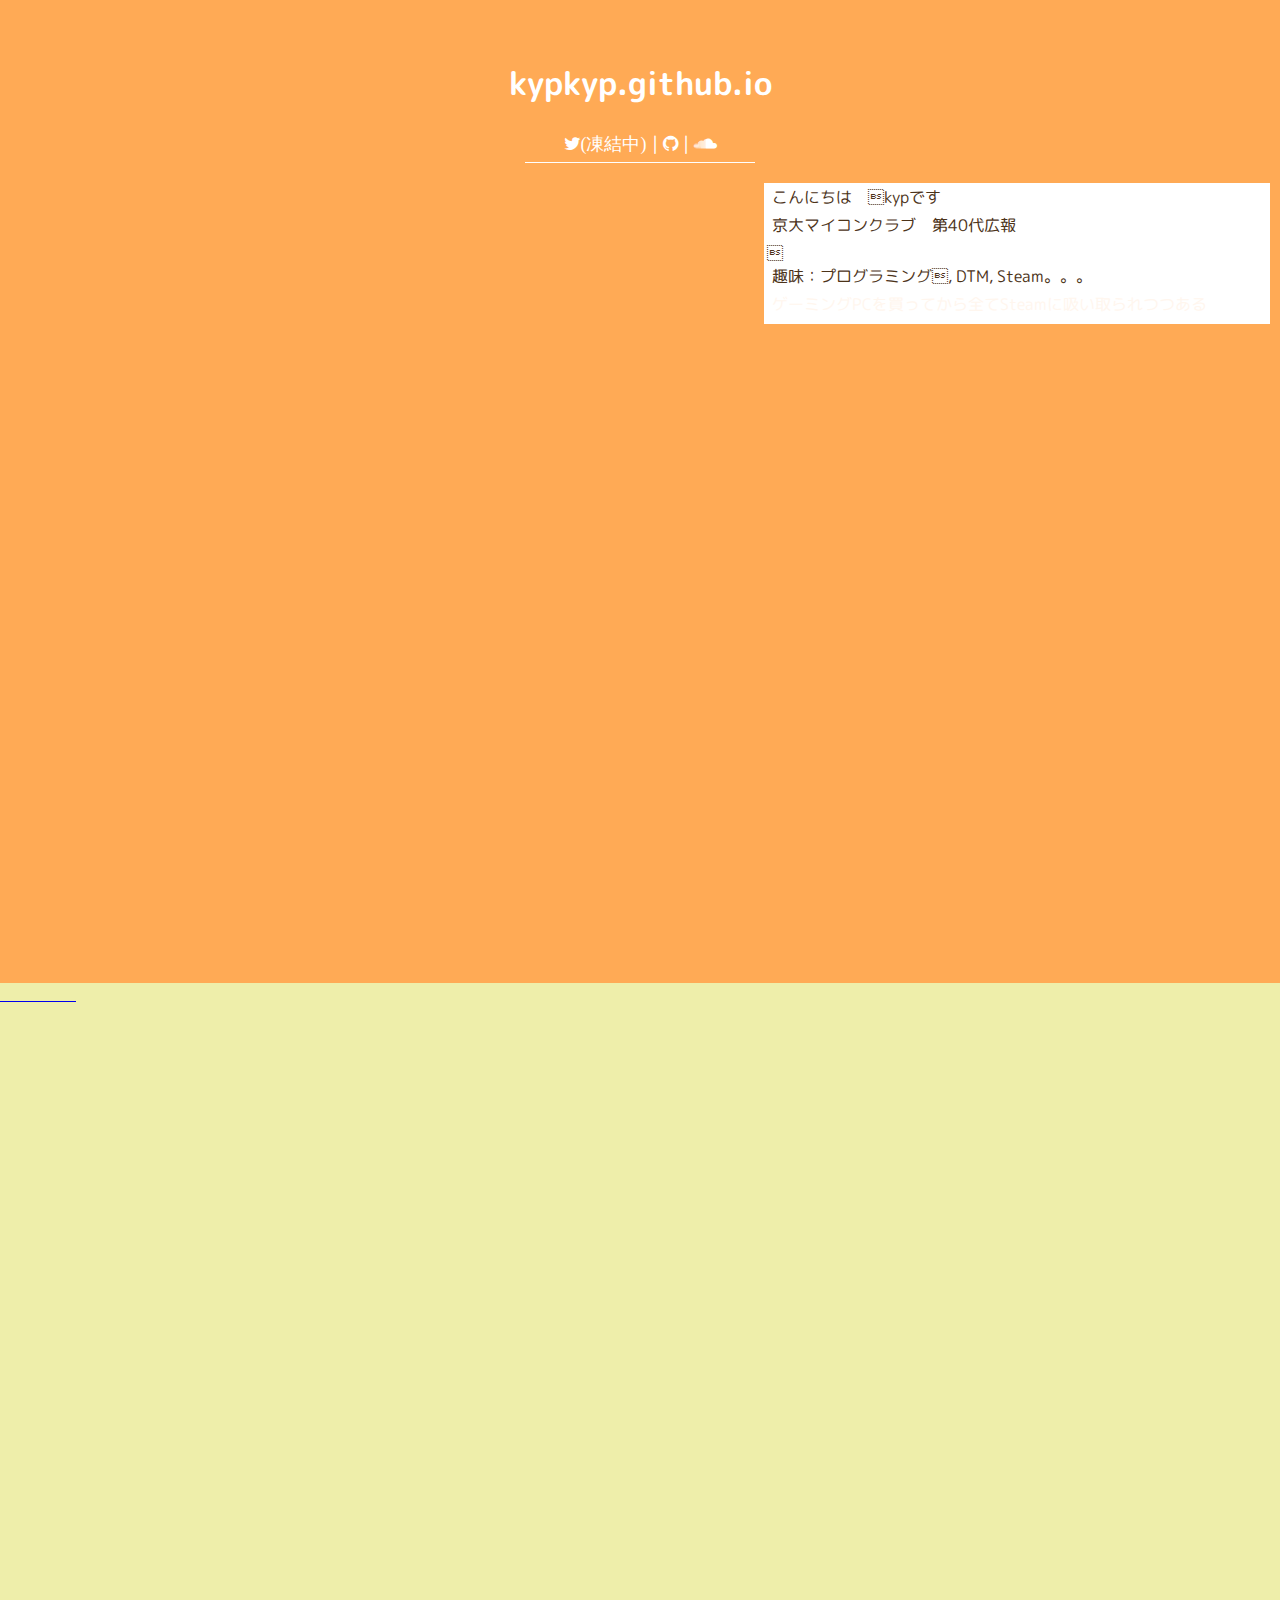
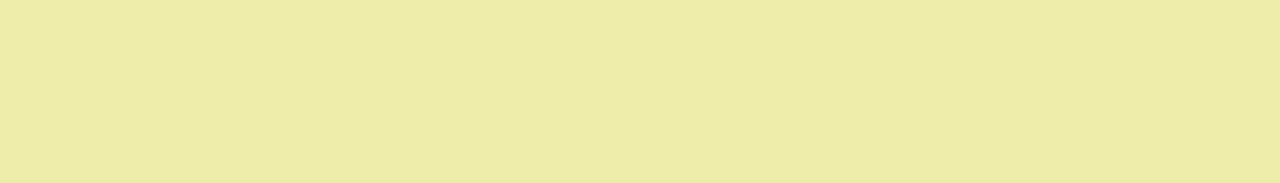
==== commit 8143041e: "ヘッダーをグラフィカルに" ====
--- a/index.html
+++ b/index.html
@@ -4,10 +4,29 @@
     <title>kypkyp.github.io</title>
     <link rel="stylesheet" href="css/main.css.css">
     <link href="https://fonts.googleapis.com/css?family=M+PLUS+Rounded+1c" rel="stylesheet">
+    <link href="https://maxcdn.bootstrapcdn.com/font-awesome/4.7.0/css/font-awesome.min.css" rel="stylesheet">
 </head>
 <body>
     <h1>kypkyp.github.io</h1>
+    <div class="snsicons">
+        <a href="https://twitter.com/_kypu/"><span class="fa fa-twitter">(凍結中)</span></a> |
+        <a href="https://github.com/kypkyp/"><span class="fa fa-github"></span> |
+        <a href="https://soundcloud.com/kypkyp/"><span class="fa fa-soundcloud"></span>
+    </div>
     <div class="head_container">
+        <div class="head">
+            <ul>
+                <li>こんにちは　kypです</li>
+                <li>京大マイコンクラブ　第40代広報</li>
+                <li>趣味：プログラミング, DTM, Steam。。。</li>
+                <li class="hiddenlist">ゲーミングPCを買ってから全てSteamに吸い取られつつある</li>
+            </ul>
+        </div>
+    </div>
+    <div class="middle_container">
+        <div class="middle">
+            あ dousite
+        </div>
     </div>
 </body>
 </html>
--- a/css/main.css.css
+++ b/css/main.css.css
@@ -1,6 +1,81 @@
-/* line 4, ../scss/main.css.scss */
+/* line 5, ../scss/main.css.scss */
+body, h1, h2, h3, h4, div, p, ul, li {
+  padding: 0;
+  margin: 0;
+}
+
+/* line 10, ../scss/main.css.scss */
 body {
   background-color: #ffaa55;
   color: #fff;
   font-family: 'M PLUS Rounded 1c', sans-serif;
 }
+
+/* line 16, ../scss/main.css.scss */
+h1 {
+  padding-top: 60px;
+  text-align: center;
+  margin: 0 auto;
+  font-weight: 700;
+  padding-bottom: 20px;
+}
+
+/* line 24, ../scss/main.css.scss */
+.head_container {
+  background-color: #ffaa55;
+  width: 100%;
+  height: 800px;
+}
+
+/* line 30, ../scss/main.css.scss */
+.head {
+  background-color: white;
+  color: #4c3319;
+  float: right;
+  width: 500px;
+  padding: 3px 3px 3px 3px;
+  margin-right: 10px;
+}
+/* line 37, ../scss/main.css.scss */
+.head ul {
+  list-style: none;
+}
+/* line 40, ../scss/main.css.scss */
+.head li {
+  padding-left: 5px;
+  padding-bottom: 5px;
+}
+
+/* line 46, ../scss/main.css.scss */
+.snsicons {
+  text-align: center;
+  font-size: large;
+  margin: 0 auto 10px auto;
+  border-bottom: 1px solid #fff;
+  padding: 3px 5px 5px;
+  width: 220px;
+  margin-bottom: 20px;
+}
+/* line 47, ../scss/main.css.scss */
+.snsicons a {
+  color: white;
+  text-decoration: none;
+}
+
+/* line 60, ../scss/main.css.scss */
+.hiddenlist {
+  color: #fff6ee;
+}
+
+/* line 64, ../scss/main.css.scss */
+.middle {
+  background-color: #eeeeaa;
+  height: 800px;
+  width: 100%;
+}
+
+/* line 70, ../scss/main.css.scss */
+.middle_container {
+  background-color: #fff;
+  color: #eeeeaa;
+}
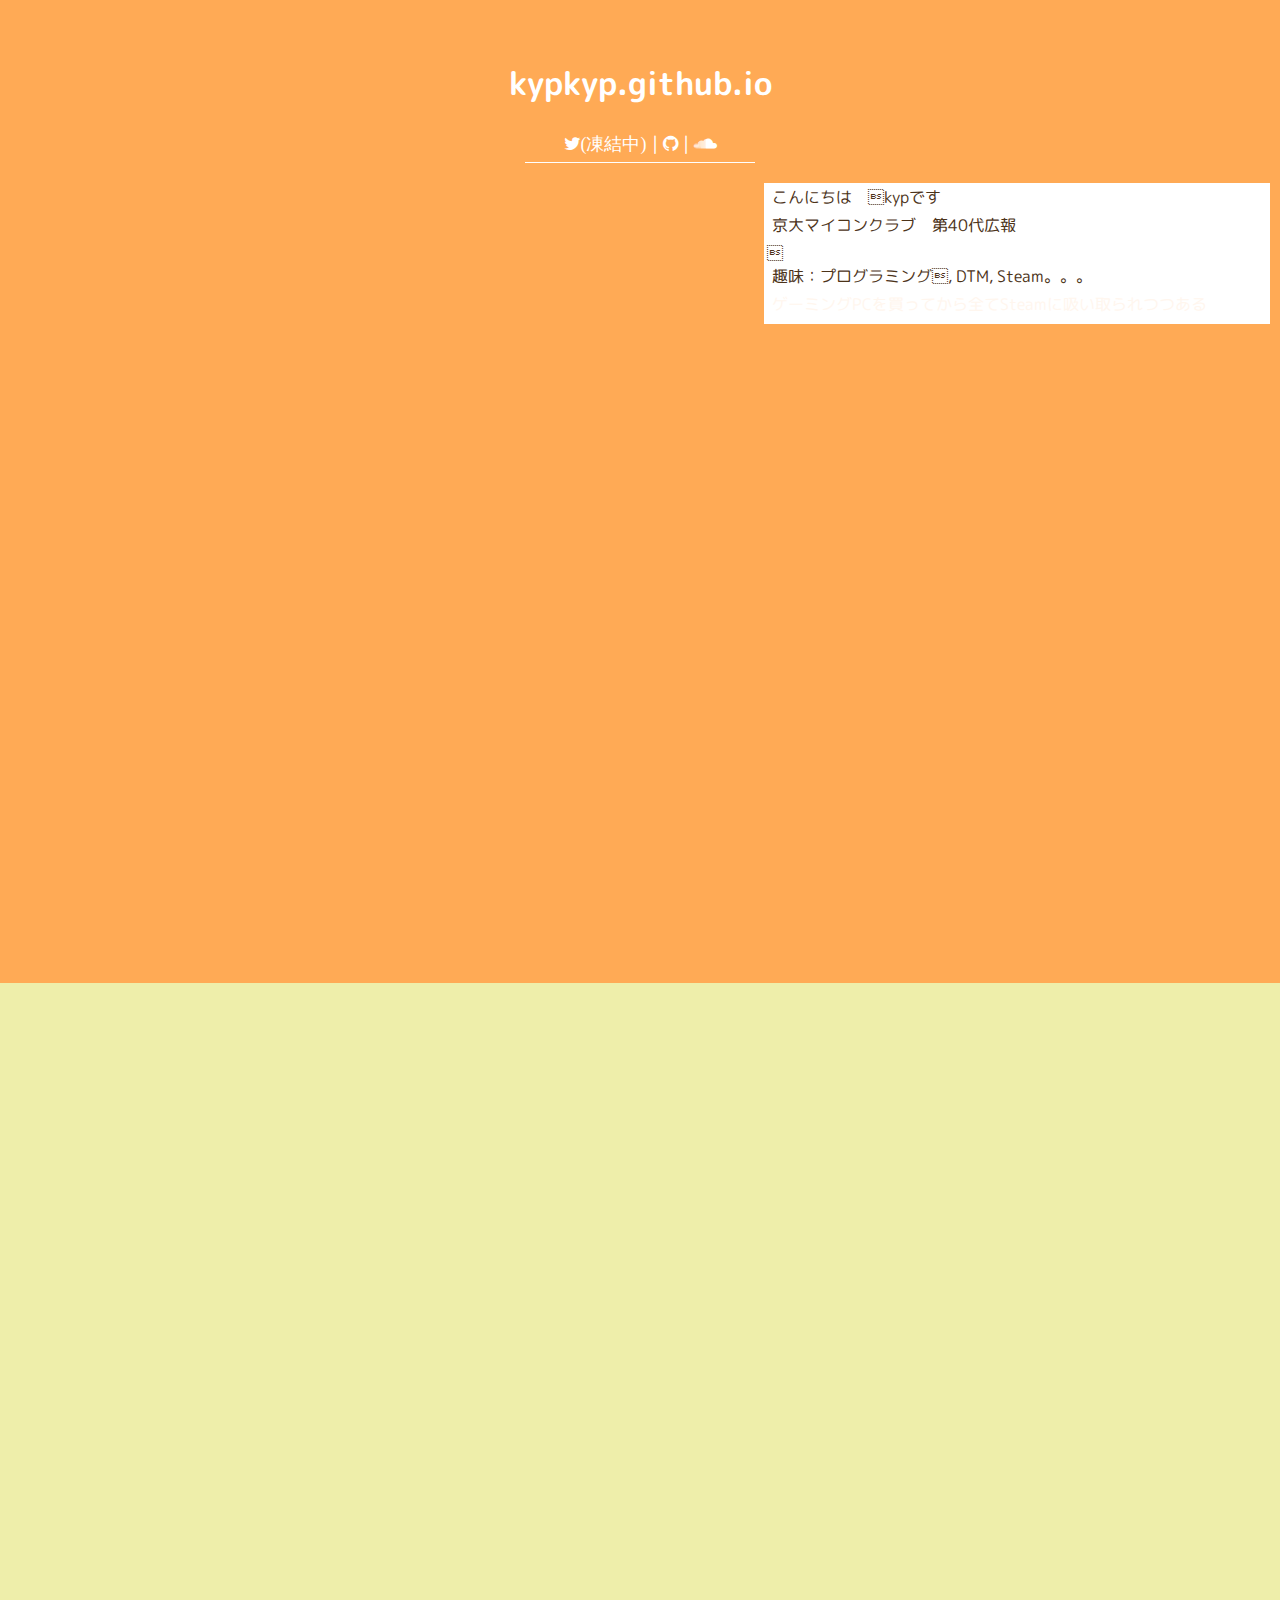
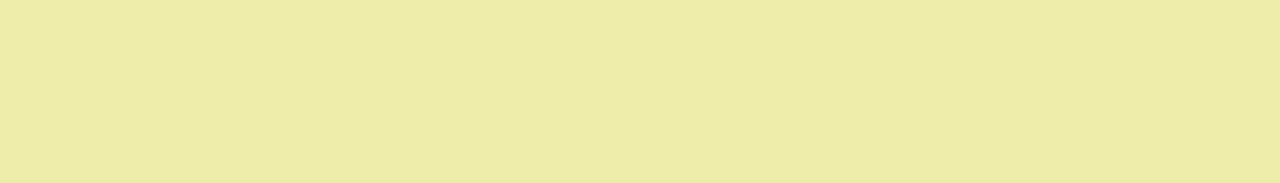
==== commit 5886d70b: "リンク閉じ忘れ修正" ====
--- a/index.html
+++ b/index.html
@@ -10,8 +10,8 @@
     <h1>kypkyp.github.io</h1>
     <div class="snsicons">
         <a href="https://twitter.com/_kypu/"><span class="fa fa-twitter">(凍結中)</span></a> |
-        <a href="https://github.com/kypkyp/"><span class="fa fa-github"></span> |
-        <a href="https://soundcloud.com/kypkyp/"><span class="fa fa-soundcloud"></span>
+        <a href="https://github.com/kypkyp/"><span class="fa fa-github"></span></a> |
+        <a href="https://soundcloud.com/kypkyp/"><span class="fa fa-soundcloud"></span></a>
     </div>
     <div class="head_container">
         <div class="head">
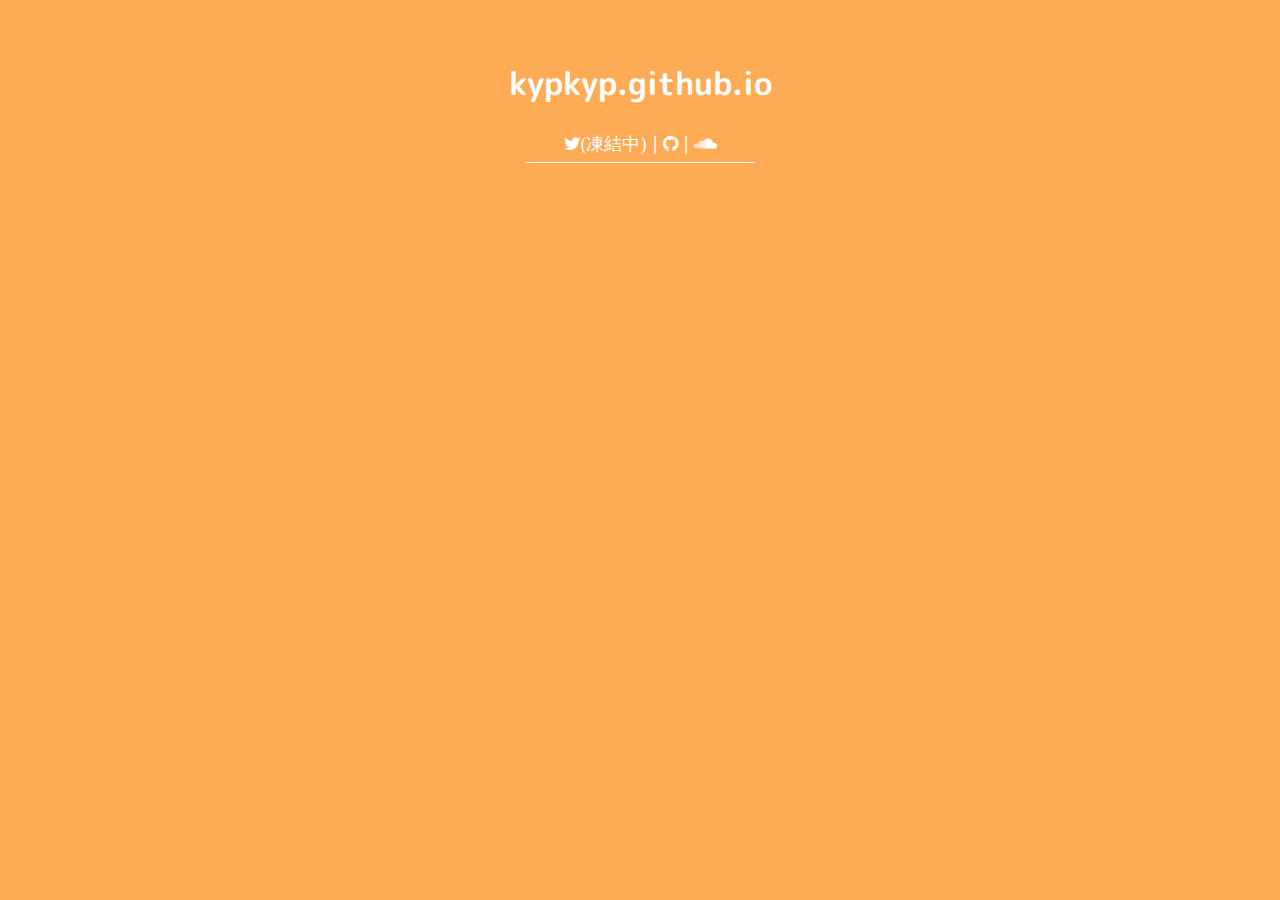
==== commit f5fad25d: "文章はまた後で考える" ====
--- a/index.html
+++ b/index.html
@@ -13,6 +13,7 @@
         <a href="https://github.com/kypkyp/"><span class="fa fa-github"></span></a> |
         <a href="https://soundcloud.com/kypkyp/"><span class="fa fa-soundcloud"></span></a>
     </div>
+    <!--
     <div class="head_container">
         <div class="head">
             <ul>
@@ -28,5 +29,6 @@
             あ dousite
         </div>
     </div>
+    -->
 </body>
 </html>
